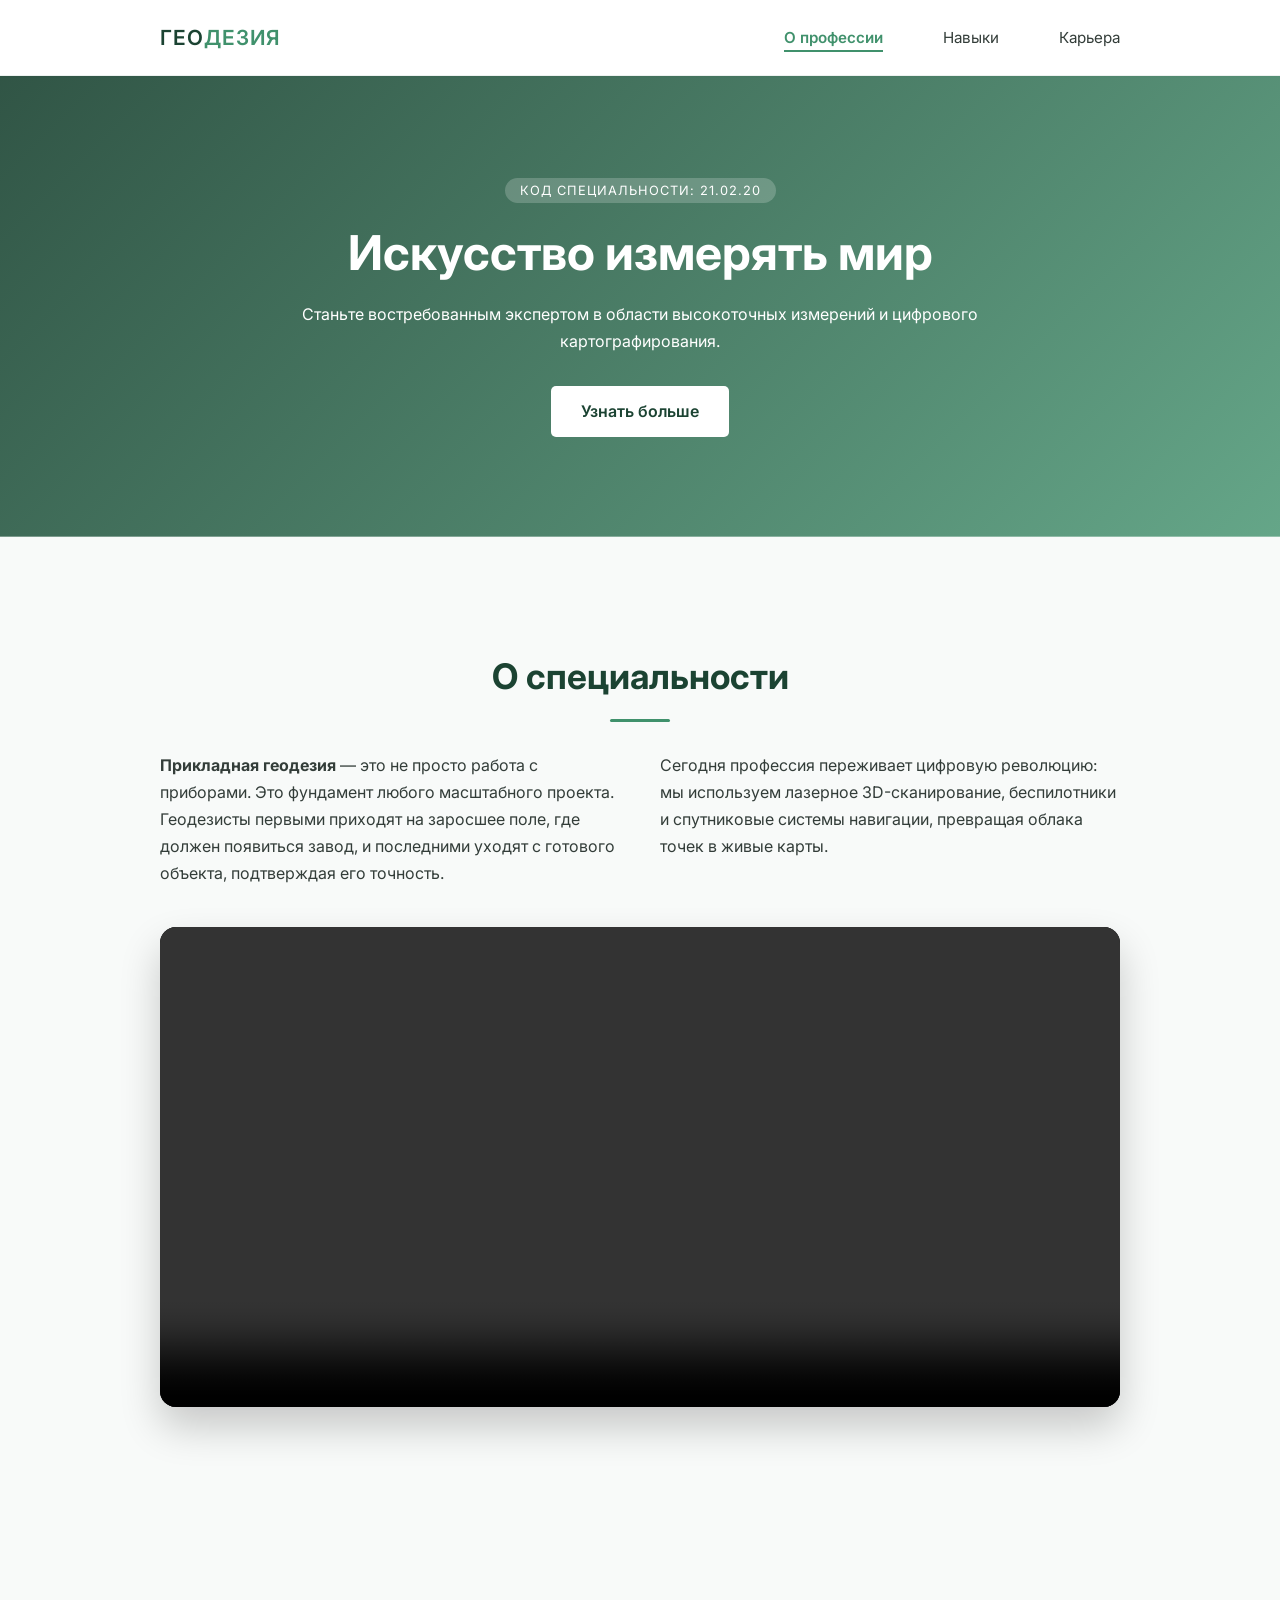
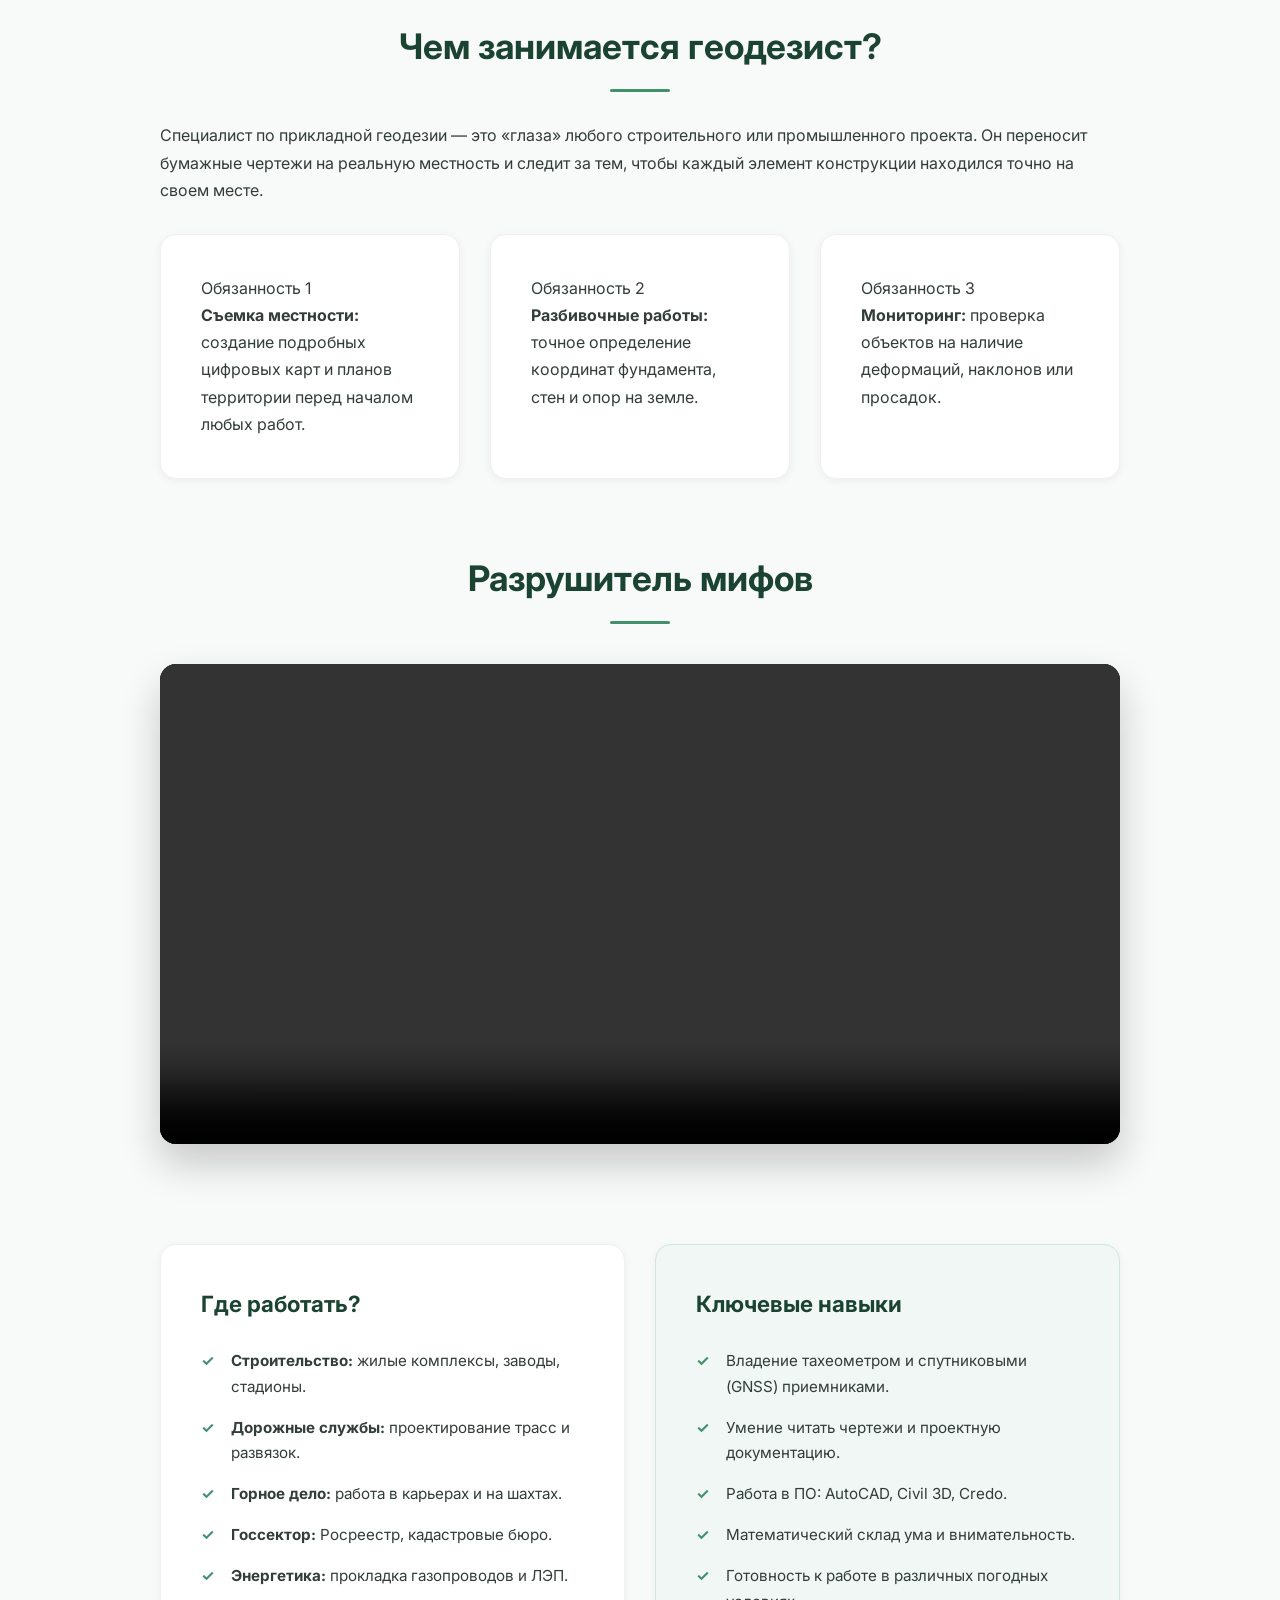
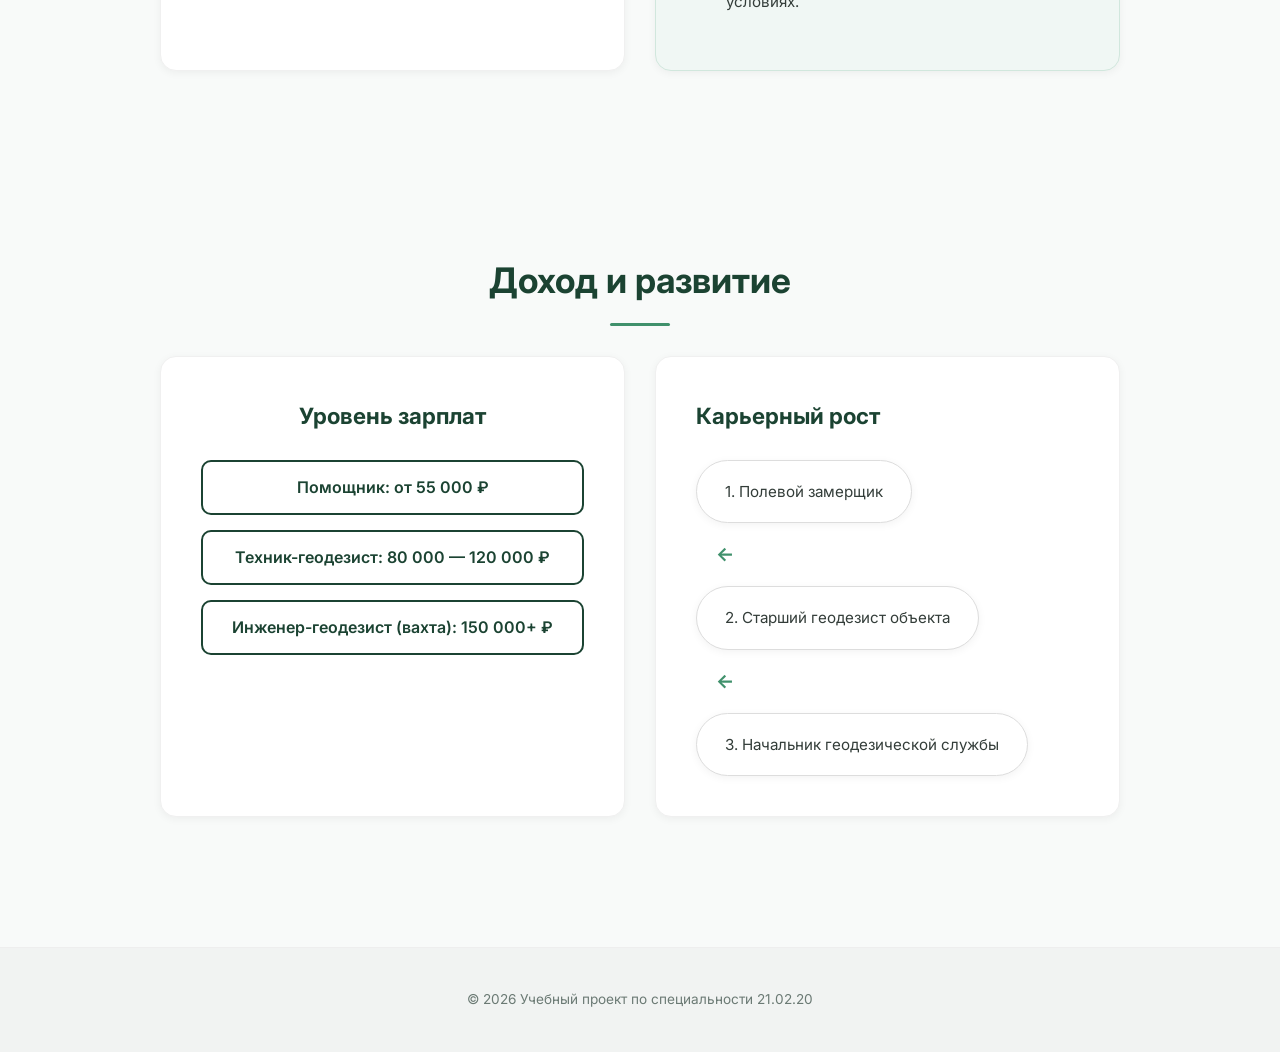
==== index.html @ eb31e474 "Add files via upload" ====
<!DOCTYPE html>
<html lang="ru">
<head>
    <meta charset="UTF-8">
    <meta name="viewport" content="width=device-width, initial-scale=1.0">
    <title>Прикладная геодезия | Профессия будущего</title>
    <link rel="stylesheet" href="style.css">
    <link href="https://fonts.googleapis.com/css2?family=Inter:wght@300;400;600&display=swap" rel="stylesheet">
    <style>
        /* Стили для развернутых видео-блоков */
        .video-container {
            margin: 40px auto;
            width: 100%;
            max-width: 1100px; /* Делает видео широкоформатным и заметным */
            border-radius: 16px;
            overflow: hidden;
            box-shadow: 0 20px 40px rgba(0,0,0,0.2);
            background-color: #000;
            line-height: 0; /* Убирает лишние зазоры снизу */
        }

        video {
            width: 100%;
            height: auto;
            display: block;
            outline: none;
        }

        .section-title {
            text-align: center;
            margin-top: 50px;
            margin-bottom: 30px;
        }

        .info-block {
            margin-bottom: 40px;
        }

        /* Адаптивность для мобильных устройств */
        @media (max-width: 768px) {
            .video-container {
                margin: 20px auto;
                border-radius: 8px;
            }
        }
    </style>
</head>
<body>
    <header>
        <nav class="container">
            <div class="logo">ГЕО<span>ДЕЗИЯ</span></div>
            <ul>
                <li><a href="index.html" class="active">О профессии</a></li>
                <li><a href="skills.html">Навыки</a></li>
                <li><a href="career.html">Карьера</a></li>
            </ul>
        </nav>
    </header>

    <section class="hero">
        <div class="hero-content">
            <span class="badge">Код специальности: 21.02.20</span>
            <h1>Искусство измерять мир</h1>
            <p>Станьте востребованным экспертом в области высокоточных измерений и цифрового картографирования.</p>
            <a href="#about" class="btn-primary">Узнать больше</a>
        </div>
    </section>

    <main class="container" id="about">
        <section class="section">
            <h2 class="section-title">О специальности</h2>
            
            <div class="grid-text">
                <div class="text-block">
                    <p><b>Прикладная геодезия</b> — это не просто работа с приборами. Это фундамент любого масштабного проекта. Геодезисты первыми приходят на заросшее поле, где должен появиться завод, и последними уходят с готового объекта, подтверждая его точность.</p>
                </div>
                <div class="text-block">
                    <p>Сегодня профессия переживает цифровую революцию: мы используем лазерное 3D-сканирование, беспилотники и спутниковые системы навигации, превращая облака точек в живые карты.</p>
                </div>
            </div>

            <div class="video-container">
                <video controls preload="metadata">
                    <source src="V2.mp4" type="video/mp4">
                    Ваш браузер не поддерживает видео.
                </video>
            </div>
        </section>

        <section class="section">
            <h2 class="section-title">Чем занимается геодезист?</h2>
            <div class="info-block">
                <p>Специалист по прикладной геодезии — это «глаза» любого строительного или промышленного проекта. Он переносит бумажные чертежи на реальную местность и следит за тем, чтобы каждый элемент конструкции находился точно на своем месте.</p>
                
                <div class="career-grid" style="margin-top: 30px;">
                    <div class="career-item">
                        <span class="number">Обязанность 1</span>
                        <p><b>Съемка местности:</b> создание подробных цифровых карт и планов территории перед началом любых работ.</p>
                    </div>
                    <div class="career-item">
                        <span class="number">Обязанность 2</span>
                        <p><b>Разбивочные работы:</b> точное определение координат фундамента, стен и опор на земле.</p>
                    </div>
                    <div class="career-item">
                        <span class="number">Обязанность 3</span>
                        <p><b>Мониторинг:</b> проверка объектов на наличие деформаций, наклонов или просадок.</p>
                    </div>
                </div>

                <h2 class="section-title" style="margin-top: 60px;">Разрушитель мифов</h2>
                
                <div class="video-container">
                    <video controls preload="metadata">
                        <source src="V1.mp4" type="video/mp4">
                        Ваш браузер не поддерживает видео.
                    </video>
                </div>
            </div>
        </section>

        <section class="section" style="padding-top: 0;">
            <div class="career-grid">
                <div class="career-item">
                    <h3>Где работать?</h3>
                    <ul class="styled-list">
                        <li><b>Строительство:</b> жилые комплексы, заводы, стадионы.</li>
                        <li><b>Дорожные службы:</b> проектирование трасс и развязок.</li>
                        <li><b>Горное дело:</b> работа в карьерах и на шахтах.</li>
                        <li><b>Госсектор:</b> Росреестр, кадастровые бюро.</li>
                        <li><b>Энергетика:</b> прокладка газопроводов и ЛЭП.</li>
                    </ul>
                </div>

                <div class="career-item highlight">
                    <h3>Ключевые навыки</h3>
                    <ul class="styled-list">
                        <li>Владение тахеометром и спутниковыми (GNSS) приемниками.</li>
                        <li>Умение читать чертежи и проектную документацию.</li>
                        <li>Работа в ПО: AutoCAD, Civil 3D, Credo.</li>
                        <li>Математический склад ума и внимательность.</li>
                        <li>Готовность к работе в различных погодных условиях.</li>
                    </ul>
                </div>
            </div>
        </section>

        <section class="section" style="padding-top: 0;">
            <h2 class="section-title">Доход и развитие</h2>
            <div class="career-grid">
                <div class="career-item" style="text-align: center;">
                    <h3>Уровень зарплат</h3>
                    <div class="salary-badge">Помощник: от 55 000 ₽</div>
                    <div class="salary-badge">Техник-геодезист: 80 000 — 120 000 ₽</div>
                    <div class="salary-badge">Инженер-геодезист (вахта): 150 000+ ₽</div>
                </div>
                
                <div class="career-item">
                    <h3>Карьерный рост</h3>
                    <div class="growth-path" style="margin-top: 0;">
                        <div class="steps" style="flex-direction: column; align-items: flex-start;">
                            <div class="step">1. Полевой замерщик</div>
                            <div class="arrow" style="transform: rotate(90deg); margin-left: 20px;">↓</div>
                            <div class="step">2. Старший геодезист объекта</div>
                            <div class="arrow" style="transform: rotate(90deg); margin-left: 20px;">↓</div>
                            <div class="step">3. Начальник геодезической службы</div>
                        </div>
                    </div>
                </div>
            </div>
        </section>
    </main>

    <footer>
        <div class="container">
            <p>&copy; 2026 Учебный проект по специальности 21.02.20</p>
        </div>
    </footer>
</body>
</html>
---- style.css ----
/* Общие стили */
:root {
    --primary: #1b4332; /* Темно-хвойный */
    --accent: #40916c;  /* Оливковый */
    --light: #f8faf9;   /* Фон */
    --text: #2d3436;
    --white: #ffffff;
}

* {
    box-sizing: border-box;
    margin: 0;
    padding: 0;
}

body {
    font-family: 'Inter', sans-serif;
    background-color: var(--light);
    color: var(--text);
    line-height: 1.6;
}

.container {
    max-width: 1000px;
    margin: 0 auto;
    padding: 0 20px;
}

/* Навигация */
header {
    background-color: var(--white);
    padding: 20px 0;
    border-bottom: 1px solid #eee;
    position: sticky;
    top: 0;
    z-index: 100;
}

nav {
    display: flex;
    justify-content: space-between;
    align-items: center;
}

.logo {
    font-weight: 600;
    font-size: 1.4rem;
    color: var(--primary);
}

.logo span { color: var(--accent); }

nav ul {
    display: flex;
    list-style: none;
}

nav ul li { margin-left: 30px; }

nav a {
    text-decoration: none;
    color: var(--text);
    font-size: 0.95rem;
    font-weight: 400;
    transition: 0.3s;
}

nav a:hover, nav a.active {
    color: var(--accent);
}

/* Hero блок */
.hero {
    background: linear-gradient(135deg, rgba(27, 67, 50, 0.9), rgba(64, 145, 108, 0.8)), 
                url('https://images.unsplash.com/photo-1504307651254-35680f356dfd?auto=format&fit=crop&q=80&w=1200');
    background-size: cover;
    background-position: center;
    padding: 100px 20px;
    color: var(--white);
    text-align: center;
}

.hero-content { max-width: 700px; margin: 0 auto; }

.badge {
    background: rgba(255, 255, 255, 0.2);
    padding: 5px 15px;
    border-radius: 20px;
    font-size: 0.8rem;
    text-transform: uppercase;
    letter-spacing: 1px;
}

.hero h1 {
    font-size: 3rem;
    margin: 20px 0;
    line-height: 1.2;
}

.btn-primary {
    display: inline-block;
    background: var(--white);
    color: var(--primary);
    padding: 12px 30px;
    border-radius: 5px;
    text-decoration: none;
    font-weight: 600;
    margin-top: 30px;
    transition: 0.3s;
}

.btn-primary:hover {
    background: var(--accent);
    color: var(--white);
}

/* Секции */
.section { padding: 80px 0; }

.section-title {
    text-align: center;
    font-size: 2rem;
    margin-bottom: 50px;
    color: var(--primary);
}

.grid-text {
    display: grid;
    grid-template-columns: 1fr 1fr;
    gap: 40px;
}

/* Карточки навыков */
.skills-grid {
    display: grid;
    grid-template-columns: repeat(auto-fit, minmax(280px, 1fr));
    gap: 20px;
}

.skill-card {
    background: var(--white);
    padding: 40px;
    border-radius: 12px;
    border: 1px solid #eee;
    transition: transform 0.3s;
}

.skill-card:hover {
    transform: translateY(-5px);
    box-shadow: 0 10px 20px rgba(0,0,0,0.05);
}

.skill-icon {
    font-size: 2.5rem;
    margin-bottom: 20px;
}

/* Футер */
footer {
    background: #f1f3f2;
    padding: 40px 0;
    text-align: center;
    font-size: 0.9rem;
    color: #7f8c8d;
}

/* Адаптивность */
@media (max-width: 768px) {
    .grid-text { grid-template-columns: 1fr; }
    .hero h1 { font-size: 2rem; }
    nav ul { display: none; } /* Для простоты на мобилках спрячем меню */
}

/* --- 1. Основные настройки и переменные --- */
/* Используем современные CSS-переменные для легкой смены цветов */
:root {
    --primary-color: #1b4332;   /* Темно-хвойный, для заголовков и лого */
    --accent-color: #40916c;    /* Более яркий зеленый, для акцентов и ссылок */
    --accent-hover: #52b788;    /* Цвет при наведении */
    --bg-color: #f8faf9;        /* Очень светлый серый фон всей страницы */
    --card-bg: #ffffff;         /* Белый фон для блоков */
    --text-main: #333d39;       /* Основной цвет текста (не чисто черный) */
    --text-muted: #6b7a74;      /* Приглушенный текст для футера */
    --shadow-sm: 0 2px 8px rgba(0, 0, 0, 0.05); /* Легкая тень для блоков */
    --shadow-md: 0 8px 20px rgba(0, 0, 0, 0.08); /* Тень при наведении */
    --transition: 0.3s ease;    /* Плавность анимаций */
}

/* Сброс стандартных отступов браузера */
* {
    box-sizing: border-box;
    margin: 0;
    padding: 0;
}

body {
    font-family: 'Inter', sans-serif; /* Подключаем шрифт Inter */
    background-color: var(--bg-color);
    color: var(--text-main);
    line-height: 1.7; /* Увеличенное межстрочное расстояние для читаемости */
    -webkit-font-smoothing: antialiased; /* Улучшение рендеринга шрифтов */
}

/* Ограничитель ширины контента */
.container {
    max-width: 1000px;
    margin: 0 auto;
    padding: 0 20px;
}

/* --- 2. Шапка сайта (Header) --- */
header {
    background-color: var(--card-bg);
    padding: 20px 0;
    border-bottom: 1px solid #edf2f0; /* Тонкая линия снизу */
    position: sticky; /* Шапка прилипает к верху при скролле */
    top: 0;
    z-index: 100;
    box-shadow: 0 1px 3px rgba(0,0,0,0.02);
}

nav {
    display: flex;
    justify-content: space-between; /* Лого слева, меню справа */
    align-items: center;
}

.logo {
    font-weight: 600;
    font-size: 1.3rem;
    color: var(--primary-color);
    letter-spacing: 1px; /* Чуть увеличим расстояние между буквами */
    text-transform: uppercase;
}

.logo span {
    color: var(--accent-color); /* Выделяем часть лого другим цветом */
}

nav ul {
    display: flex;
    list-style: none;
    gap: 30px; /* Отступ между пунктами меню */
}

nav a {
    text-decoration: none;
    color: var(--text-main);
    font-size: 0.95rem;
    font-weight: 400;
    transition: var(--transition);
    padding: 5px 0;
    position: relative;
}

/* Эффект линии при наведении */
nav a::after {
    content: '';
    position: absolute;
    width: 0;
    height: 2px;
    bottom: 0;
    left: 0;
    background-color: var(--accent-color);
    transition: var(--transition);
}

nav a:hover {
    color: var(--accent-color);
}

nav a:hover::after,
nav a.active::after {
    width: 100%;
}

/* Скорректируем стили для активной ссылки (она уже есть в HTML) */
nav a.active {
    color: var(--accent-color);
    font-weight: 600;
}

/* --- 3. Основной контент (.main) --- */
main {
    padding-top: 40px; /* Отступ от шапки */
}

.section {
    padding: 60px 0; /* Внутренние отступы секции */
}

.section-title {
    font-size: 2.2rem;
    color: var(--primary-color);
    margin-bottom: 50px;
    text-align: center;
    position: relative;
    padding-bottom: 15px;
}

/* Декоративная линия под заголовком */
.section-title::after {
    content: '';
    position: absolute;
    bottom: 0;
    left: 50%;
    transform: translateX(-50%);
    width: 60px;
    height: 3px;
    background-color: var(--accent-color);
    border-radius: 2px;
}

/* Сетка для блоков карьеры */
.career-grid {
    display: grid;
    grid-template-columns: repeat(auto-fit, minmax(300px, 1fr)); /* Адаптивность: блоки перестроятся в колонку на мобильных */
    gap: 30px;
    margin-bottom: 70px;
}

/* Стили карточек */
.career-item {
    background-color: var(--card-bg);
    padding: 40px;
    border-radius: 16px;
    border: 1px solid #f0f0f0;
    box-shadow: var(--shadow-sm);
    transition: var(--transition);
}

.career-item:hover {
    box-shadow: var(--shadow-md); /* Увеличиваем тень при наведении */
    transform: translateY(-3px); /* Чуть приподнимаем карточку */
}

.career-item h3 {
    font-size: 1.4rem;
    color: var(--primary-color);
    margin-bottom: 25px;
}

/* Оформление списка */
.styled-list {
    list-style: none;
}

.styled-list li {
    margin-bottom: 15px;
    padding-left: 30px;
    position: relative;
    font-size: 0.95rem;
}

/* Кастомные маркеры списка в виде галочек */
.styled-list li::before {
    content: '✓'; /* Символ галочки */
    position: absolute;
    left: 0;
    color: var(--accent-color);
    font-weight: bold;
}

/* Выделенный блок (Уровень дохода) */
.career-item.highlight {
    background-color: #f0f7f4; /* Очень легкий зеленый тон фона */
    border: 1px solid #d1e7dd;
}

.salary-desc {
    margin-bottom: 25px;
    font-size: 0.95rem;
    color: #555;
}

/* Стили "плашек" с зарплатой */
.salary-badge {
    background-color: var(--primary-color);
    color: var(--white);
    background-color: var(--white); /* Белый фон */
    color: var(--primary-color); /* Темный текст */
    border: 2px solid var(--primary-color); /* Темная рамка */
    padding: 12px 20px;
    border-radius: 10px;
    font-weight: 600;
    font-size: 1rem;
    margin-top: 15px;
    display: flex; /* Для выравнивания, если добавим иконки */
    justify-content: center;
}

/* --- 4. Блок "Путь развития" --- */
.growth-path {
    margin-top: 80px;
    text-align: center;
}

.growth-path h3 {
    font-size: 1.6rem;
    color: var(--primary-color);
    margin-bottom: 40px;
}

/* Сетка этапов */
.steps {
    display: flex;
    justify-content: center;
    align-items: center;
    gap: 15px;
    flex-wrap: wrap; /* Чтобы этапы переносились на мобильных */
}

/* Стили отдельного этапа */
.step {
    padding: 18px 28px;
    background-color: var(--card-bg);
    border: 1px solid #ddd;
    border-radius: 50px; /* Скруглённые края (таблетка) */
    font-size: 0.95rem;
    font-weight: 400;
    box-shadow: var(--shadow-sm);
    transition: var(--transition);
}

.step:hover {
    border-color: var(--accent-color);
    color: var(--accent-color);
}

/* Стили стрелочки */
.arrow {
    color: var(--accent-color);
    font-size: 1.2rem;
    font-weight: bold;
    user-select: none; /* Чтобы нельзя было выделить текст стрелки */
}

/* --- 5. Подвал (Footer) --- */
footer {
    padding: 40px 0;
    text-align: center;
    border-top: 1px solid #eee;
    margin-top: auto; /* Чтобы футер всегда был внизу, если контента мало */
}

footer p {
    font-size: 0.85rem;
    color: var(--text-muted);
}

/* --- 6. Адаптивность для мобильных телефонов --- */
@media (max-width: 768px) {
    .section-title { font-size: 1.8rem; }
    
    /* Убираем стрелки на мобильных и выстраиваем этапы в колонку */
    .steps { flex-direction: column; gap: 10px; }
    .arrow { display: none; } /* Прячем горизонтальные стрелочки */
    
    /* Увеличиваем отступы в карточках */
    .career-item { padding: 30px; }
    
    /* Уменьшаем отступ для секции */
    .section { padding: 40px 0; }
}
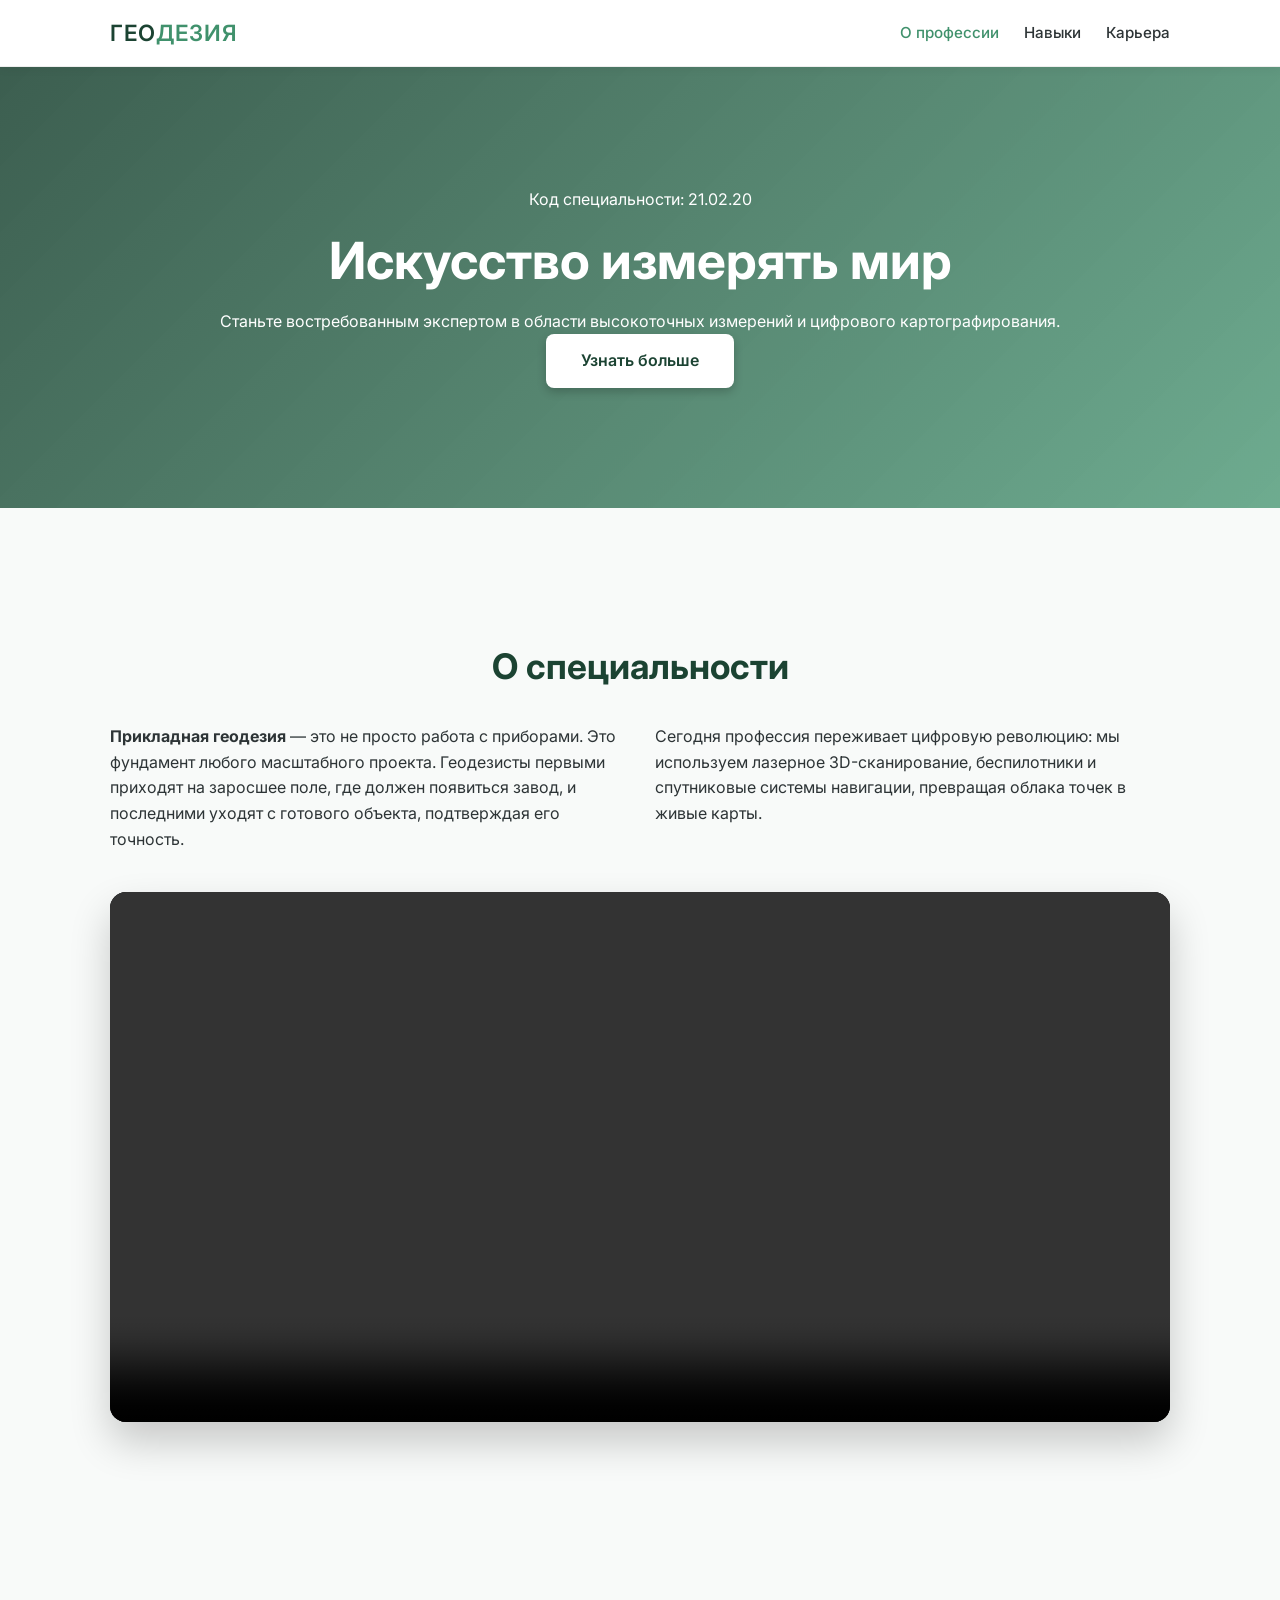
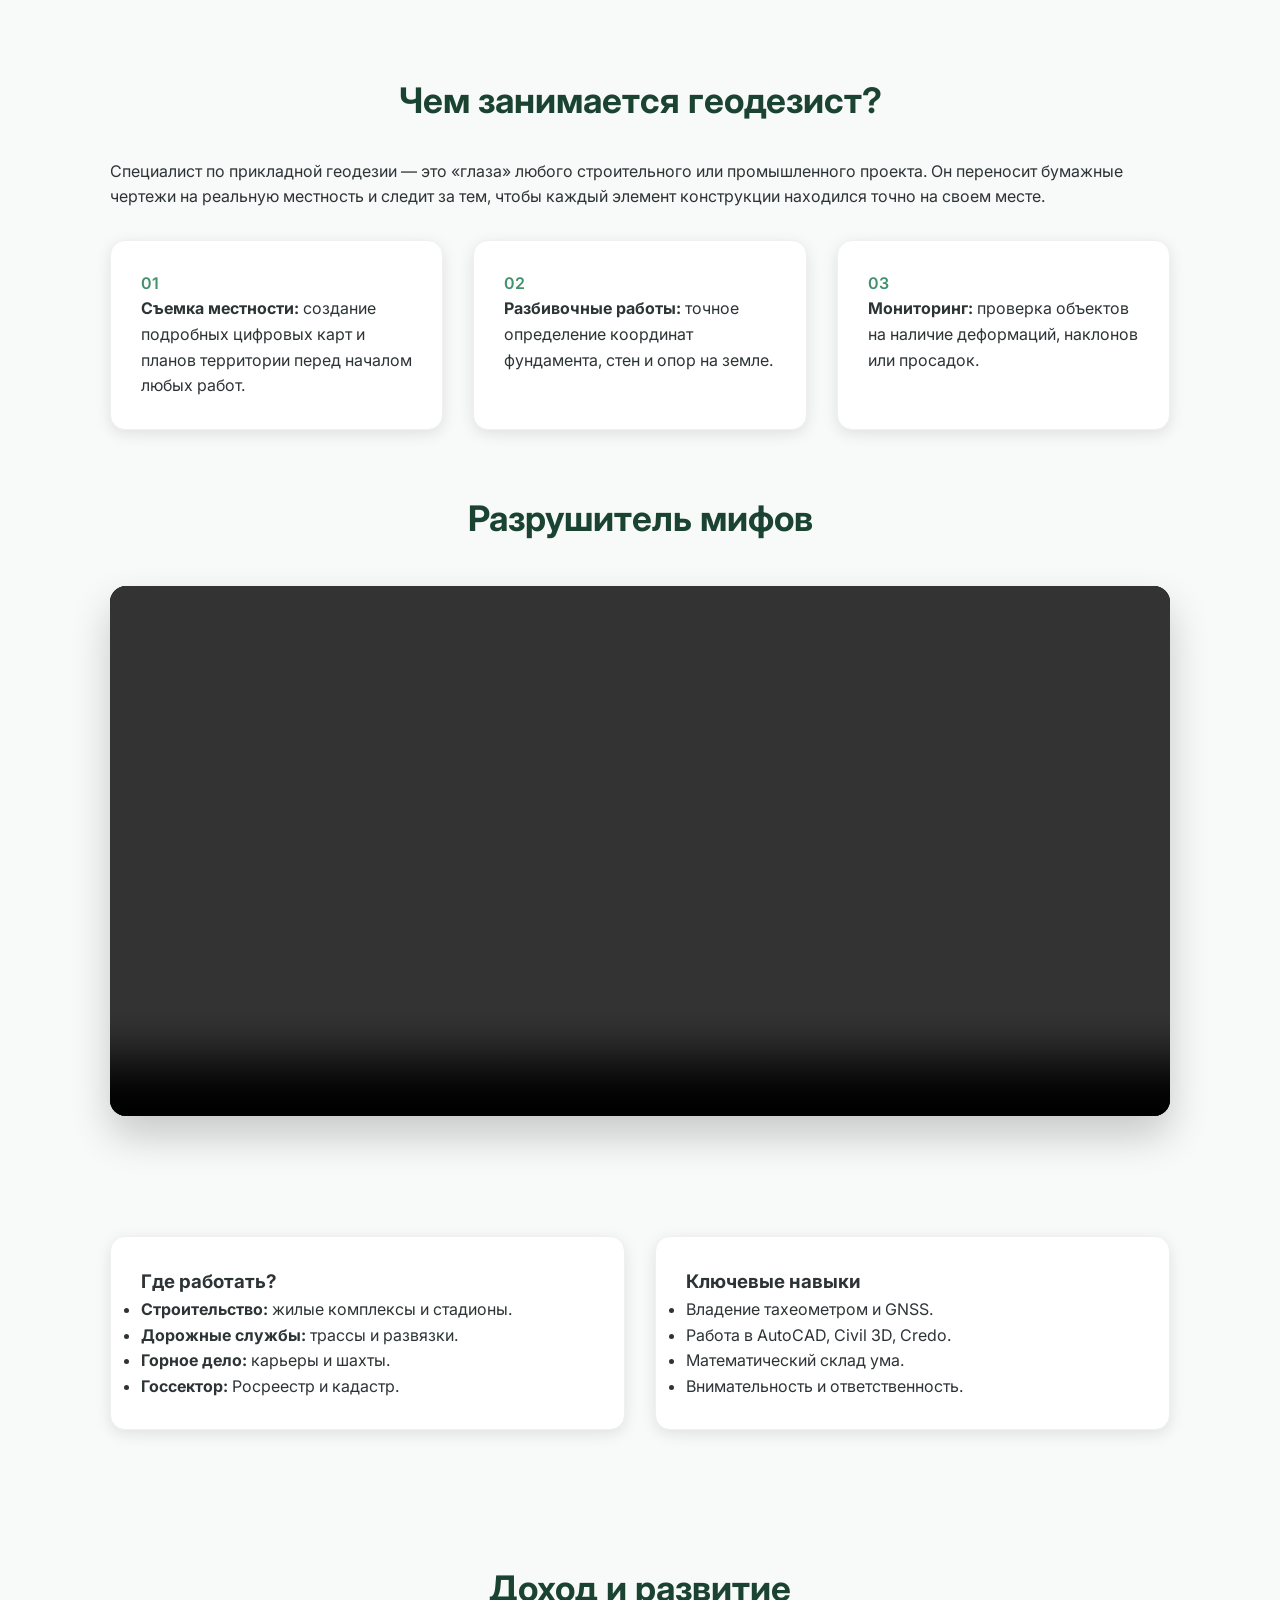
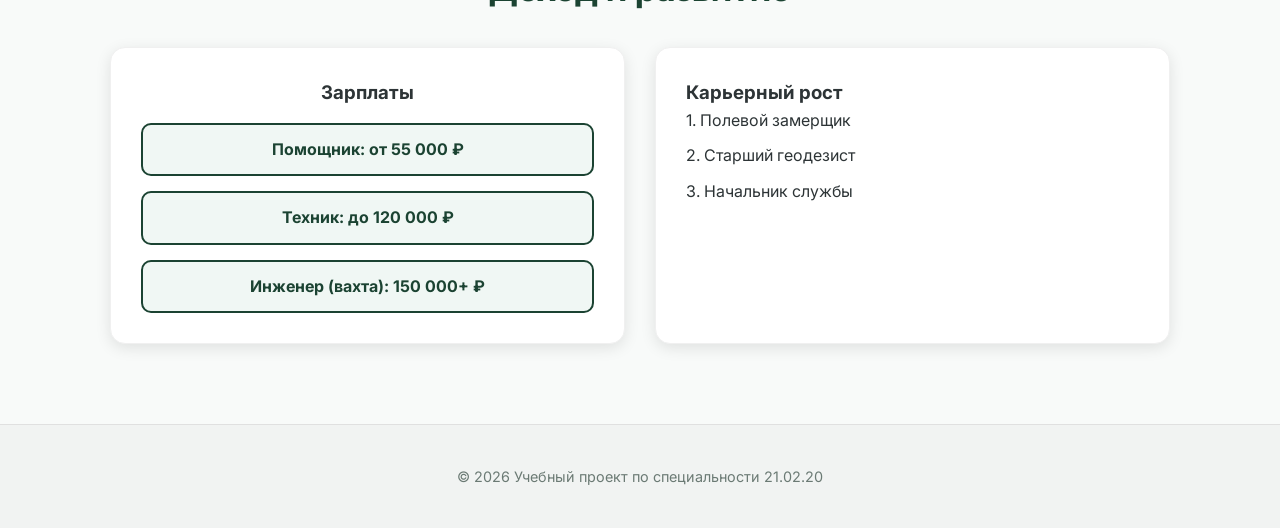
==== commit 7cfebdcc: "Add files via upload" ====
--- a/index.html
+++ b/index.html
@@ -7,16 +7,16 @@
     <link rel="stylesheet" href="style.css">
     <link href="https://fonts.googleapis.com/css2?family=Inter:wght@300;400;600&display=swap" rel="stylesheet">
     <style>
-        /* Стили для развернутых видео-блоков */
+        /* Локальные стили для видео и специфических отступов */
         .video-container {
             margin: 40px auto;
             width: 100%;
-            max-width: 1100px; /* Делает видео широкоформатным и заметным */
+            max-width: 1100px;
             border-radius: 16px;
             overflow: hidden;
             box-shadow: 0 20px 40px rgba(0,0,0,0.2);
             background-color: #000;
-            line-height: 0; /* Убирает лишние зазоры снизу */
+            line-height: 0;
         }
 
         video {
@@ -41,6 +41,15 @@
             .video-container {
                 margin: 20px auto;
                 border-radius: 8px;
+            }
+            /* На мобильных перестраиваем шаги в колонку */
+            .steps {
+                flex-direction: column !important;
+                align-items: center !important;
+            }
+            .arrow {
+                transform: rotate(90deg);
+                margin: 10px 0;
             }
         }
     </style>
@@ -94,15 +103,15 @@
                 
                 <div class="career-grid" style="margin-top: 30px;">
                     <div class="career-item">
-                        <span class="number">Обязанность 1</span>
+                        <span class="number" style="color: var(--accent); font-weight: 600;">01</span>
                         <p><b>Съемка местности:</b> создание подробных цифровых карт и планов территории перед началом любых работ.</p>
                     </div>
                     <div class="career-item">
-                        <span class="number">Обязанность 2</span>
+                        <span class="number" style="color: var(--accent); font-weight: 600;">02</span>
                         <p><b>Разбивочные работы:</b> точное определение координат фундамента, стен и опор на земле.</p>
                     </div>
                     <div class="career-item">
-                        <span class="number">Обязанность 3</span>
+                        <span class="number" style="color: var(--accent); font-weight: 600;">03</span>
                         <p><b>Мониторинг:</b> проверка объектов на наличие деформаций, наклонов или просадок.</p>
                     </div>
                 </div>
@@ -123,22 +132,20 @@
                 <div class="career-item">
                     <h3>Где работать?</h3>
                     <ul class="styled-list">
-                        <li><b>Строительство:</b> жилые комплексы, заводы, стадионы.</li>
-                        <li><b>Дорожные службы:</b> проектирование трасс и развязок.</li>
-                        <li><b>Горное дело:</b> работа в карьерах и на шахтах.</li>
-                        <li><b>Госсектор:</b> Росреестр, кадастровые бюро.</li>
-                        <li><b>Энергетика:</b> прокладка газопроводов и ЛЭП.</li>
+                        <li><b>Строительство:</b> жилые комплексы и стадионы.</li>
+                        <li><b>Дорожные службы:</b> трассы и развязки.</li>
+                        <li><b>Горное дело:</b> карьеры и шахты.</li>
+                        <li><b>Госсектор:</b> Росреестр и кадастр.</li>
                     </ul>
                 </div>
 
                 <div class="career-item highlight">
                     <h3>Ключевые навыки</h3>
                     <ul class="styled-list">
-                        <li>Владение тахеометром и спутниковыми (GNSS) приемниками.</li>
-                        <li>Умение читать чертежи и проектную документацию.</li>
-                        <li>Работа в ПО: AutoCAD, Civil 3D, Credo.</li>
-                        <li>Математический склад ума и внимательность.</li>
-                        <li>Готовность к работе в различных погодных условиях.</li>
+                        <li>Владение тахеометром и GNSS.</li>
+                        <li>Работа в AutoCAD, Civil 3D, Credo.</li>
+                        <li>Математический склад ума.</li>
+                        <li>Внимательность и ответственность.</li>
                     </ul>
                 </div>
             </div>
@@ -148,21 +155,19 @@
             <h2 class="section-title">Доход и развитие</h2>
             <div class="career-grid">
                 <div class="career-item" style="text-align: center;">
-                    <h3>Уровень зарплат</h3>
+                    <h3>Зарплаты</h3>
                     <div class="salary-badge">Помощник: от 55 000 ₽</div>
-                    <div class="salary-badge">Техник-геодезист: 80 000 — 120 000 ₽</div>
-                    <div class="salary-badge">Инженер-геодезист (вахта): 150 000+ ₽</div>
+                    <div class="salary-badge">Техник: до 120 000 ₽</div>
+                    <div class="salary-badge">Инженер (вахта): 150 000+ ₽</div>
                 </div>
                 
                 <div class="career-item">
                     <h3>Карьерный рост</h3>
                     <div class="growth-path" style="margin-top: 0;">
-                        <div class="steps" style="flex-direction: column; align-items: flex-start;">
+                        <div class="steps" style="display: flex; flex-direction: column; align-items: flex-start; gap: 10px;">
                             <div class="step">1. Полевой замерщик</div>
-                            <div class="arrow" style="transform: rotate(90deg); margin-left: 20px;">↓</div>
-                            <div class="step">2. Старший геодезист объекта</div>
-                            <div class="arrow" style="transform: rotate(90deg); margin-left: 20px;">↓</div>
-                            <div class="step">3. Начальник геодезической службы</div>
+                            <div class="step">2. Старший геодезист</div>
+                            <div class="step">3. Начальник службы</div>
                         </div>
                     </div>
                 </div>
--- a/style.css
+++ b/style.css
@@ -1,10 +1,14 @@
-/* Общие стили */
+/* --- 1. ПЕРЕМЕННЫЕ И ОБЩИЕ СТИЛИ --- */
 :root {
-    --primary: #1b4332; /* Темно-хвойный */
-    --accent: #40916c;  /* Оливковый */
-    --light: #f8faf9;   /* Фон */
-    --text: #2d3436;
+    --primary: #1b4332;      /* Темно-хвойный */
+    --accent: #40916c;       /* Оливковый */
+    --accent-hover: #52b788; /* Светло-зеленый */
+    --light-bg: #f8faf9;     /* Фон страницы */
     --white: #ffffff;
+    --text-main: #2d3436;
+    --text-muted: #6b7a74;
+    --shadow: 0 4px 15px rgba(0, 0, 0, 0.1);
+    --transition: 0.3s ease;
 }
 
 * {
@@ -15,25 +19,27 @@
 
 body {
     font-family: 'Inter', sans-serif;
-    background-color: var(--light);
-    color: var(--text);
+    background-color: var(--light-bg);
+    color: var(--text-main);
     line-height: 1.6;
+    overflow-x: hidden; /* Защита от горизонтального скролла */
 }
 
 .container {
-    max-width: 1000px;
+    max-width: 1100px;
     margin: 0 auto;
     padding: 0 20px;
 }
 
-/* Навигация */
+/* --- 2. НАВИГАЦИЯ --- */
 header {
     background-color: var(--white);
-    padding: 20px 0;
+    padding: 15px 0;
     border-bottom: 1px solid #eee;
     position: sticky;
     top: 0;
-    z-index: 100;
+    z-index: 1000;
+    box-shadow: 0 2px 10px rgba(0,0,0,0.05);
 }
 
 nav {
@@ -46,6 +52,8 @@
     font-weight: 600;
     font-size: 1.4rem;
     color: var(--primary);
+    text-transform: uppercase;
+    letter-spacing: 1px;
 }
 
 .logo span { color: var(--accent); }
@@ -53,412 +61,182 @@
 nav ul {
     display: flex;
     list-style: none;
-}
-
-nav ul li { margin-left: 30px; }
-
-nav a {
-    text-decoration: none;
-    color: var(--text);
-    font-size: 0.95rem;
-    font-weight: 400;
-    transition: 0.3s;
-}
-
-nav a:hover, nav a.active {
-    color: var(--accent);
-}
-
-/* Hero блок */
-.hero {
-    background: linear-gradient(135deg, rgba(27, 67, 50, 0.9), rgba(64, 145, 108, 0.8)), 
-                url('https://images.unsplash.com/photo-1504307651254-35680f356dfd?auto=format&fit=crop&q=80&w=1200');
-    background-size: cover;
-    background-position: center;
-    padding: 100px 20px;
-    color: var(--white);
-    text-align: center;
-}
-
-.hero-content { max-width: 700px; margin: 0 auto; }
-
-.badge {
-    background: rgba(255, 255, 255, 0.2);
-    padding: 5px 15px;
-    border-radius: 20px;
-    font-size: 0.8rem;
-    text-transform: uppercase;
-    letter-spacing: 1px;
-}
-
-.hero h1 {
-    font-size: 3rem;
-    margin: 20px 0;
-    line-height: 1.2;
-}
-
-.btn-primary {
-    display: inline-block;
-    background: var(--white);
-    color: var(--primary);
-    padding: 12px 30px;
-    border-radius: 5px;
-    text-decoration: none;
-    font-weight: 600;
-    margin-top: 30px;
-    transition: 0.3s;
-}
-
-.btn-primary:hover {
-    background: var(--accent);
-    color: var(--white);
-}
-
-/* Секции */
-.section { padding: 80px 0; }
-
-.section-title {
-    text-align: center;
-    font-size: 2rem;
-    margin-bottom: 50px;
-    color: var(--primary);
-}
-
-.grid-text {
-    display: grid;
-    grid-template-columns: 1fr 1fr;
-    gap: 40px;
-}
-
-/* Карточки навыков */
-.skills-grid {
-    display: grid;
-    grid-template-columns: repeat(auto-fit, minmax(280px, 1fr));
-    gap: 20px;
-}
-
-.skill-card {
-    background: var(--white);
-    padding: 40px;
-    border-radius: 12px;
-    border: 1px solid #eee;
-    transition: transform 0.3s;
-}
-
-.skill-card:hover {
-    transform: translateY(-5px);
-    box-shadow: 0 10px 20px rgba(0,0,0,0.05);
-}
-
-.skill-icon {
-    font-size: 2.5rem;
-    margin-bottom: 20px;
-}
-
-/* Футер */
-footer {
-    background: #f1f3f2;
-    padding: 40px 0;
-    text-align: center;
-    font-size: 0.9rem;
-    color: #7f8c8d;
-}
-
-/* Адаптивность */
-@media (max-width: 768px) {
-    .grid-text { grid-template-columns: 1fr; }
-    .hero h1 { font-size: 2rem; }
-    nav ul { display: none; } /* Для простоты на мобилках спрячем меню */
-}
-
-/* --- 1. Основные настройки и переменные --- */
-/* Используем современные CSS-переменные для легкой смены цветов */
-:root {
-    --primary-color: #1b4332;   /* Темно-хвойный, для заголовков и лого */
-    --accent-color: #40916c;    /* Более яркий зеленый, для акцентов и ссылок */
-    --accent-hover: #52b788;    /* Цвет при наведении */
-    --bg-color: #f8faf9;        /* Очень светлый серый фон всей страницы */
-    --card-bg: #ffffff;         /* Белый фон для блоков */
-    --text-main: #333d39;       /* Основной цвет текста (не чисто черный) */
-    --text-muted: #6b7a74;      /* Приглушенный текст для футера */
-    --shadow-sm: 0 2px 8px rgba(0, 0, 0, 0.05); /* Легкая тень для блоков */
-    --shadow-md: 0 8px 20px rgba(0, 0, 0, 0.08); /* Тень при наведении */
-    --transition: 0.3s ease;    /* Плавность анимаций */
-}
-
-/* Сброс стандартных отступов браузера */
-* {
-    box-sizing: border-box;
-    margin: 0;
-    padding: 0;
-}
-
-body {
-    font-family: 'Inter', sans-serif; /* Подключаем шрифт Inter */
-    background-color: var(--bg-color);
-    color: var(--text-main);
-    line-height: 1.7; /* Увеличенное межстрочное расстояние для читаемости */
-    -webkit-font-smoothing: antialiased; /* Улучшение рендеринга шрифтов */
-}
-
-/* Ограничитель ширины контента */
-.container {
-    max-width: 1000px;
-    margin: 0 auto;
-    padding: 0 20px;
-}
-
-/* --- 2. Шапка сайта (Header) --- */
-header {
-    background-color: var(--card-bg);
-    padding: 20px 0;
-    border-bottom: 1px solid #edf2f0; /* Тонкая линия снизу */
-    position: sticky; /* Шапка прилипает к верху при скролле */
-    top: 0;
-    z-index: 100;
-    box-shadow: 0 1px 3px rgba(0,0,0,0.02);
-}
-
-nav {
-    display: flex;
-    justify-content: space-between; /* Лого слева, меню справа */
-    align-items: center;
-}
-
-.logo {
-    font-weight: 600;
-    font-size: 1.3rem;
-    color: var(--primary-color);
-    letter-spacing: 1px; /* Чуть увеличим расстояние между буквами */
-    text-transform: uppercase;
-}
-
-.logo span {
-    color: var(--accent-color); /* Выделяем часть лого другим цветом */
-}
-
-nav ul {
-    display: flex;
-    list-style: none;
-    gap: 30px; /* Отступ между пунктами меню */
+    gap: 25px;
 }
 
 nav a {
     text-decoration: none;
     color: var(--text-main);
     font-size: 0.95rem;
-    font-weight: 400;
+    font-weight: 500;
     transition: var(--transition);
-    padding: 5px 0;
+}
+
+nav a:hover, nav a.active {
+    color: var(--accent);
+}
+
+/* --- 3. HERO БЛОК --- */
+.hero {
+    background: linear-gradient(135deg, rgba(27, 67, 50, 0.85), rgba(64, 145, 108, 0.75)), 
+                url('https://images.unsplash.com/photo-1504307651254-35680f356dfd?auto=format&fit=crop&q=80&w=1200');
+    background-size: cover;
+    background-position: center;
+    padding: 120px 20px;
+    color: var(--white);
+    text-align: center;
+}
+
+.hero h1 {
+    font-size: 3.2rem;
+    margin: 20px 0;
+    line-height: 1.1;
+}
+
+.btn-primary {
+    display: inline-block;
+    background: var(--white);
+    color: var(--primary);
+    padding: 14px 35px;
+    border-radius: 8px;
+    text-decoration: none;
+    font-weight: 600;
+    transition: var(--transition);
+    box-shadow: 0 4px 10px rgba(0,0,0,0.2);
+}
+
+.btn-primary:hover {
+    background: var(--accent);
+    color: var(--white);
+    transform: translateY(-2px);
+}
+
+/* --- 4. СЕКЦИИ И СЕТКИ --- */
+.section { padding: 80px 0; }
+
+.section-title {
+    text-align: center;
+    font-size: 2.2rem;
+    margin-bottom: 40px;
+    color: var(--primary);
+}
+
+/* Универсальная сетка */
+.grid-text, .career-grid, .skills-grid, .career-detail-grid {
+    display: grid;
+    grid-template-columns: repeat(auto-fit, minmax(300px, 1fr));
+    gap: 30px;
+}
+
+/* Карточки */
+.skill-card, .career-item, .career-card {
+    background: var(--white);
+    padding: 30px;
+    border-radius: 15px;
+    box-shadow: var(--shadow);
+    transition: var(--transition);
+    border: 1px solid #f0f0f0;
+}
+
+.skill-card:hover, .career-item:hover {
+    transform: translateY(-5px);
+    box-shadow: 0 8px 25px rgba(0,0,0,0.1);
+}
+
+/* Зарплатные плашки */
+.salary-badge {
+    background: #f0f7f4;
+    color: var(--primary);
+    border: 2px solid var(--primary);
+    padding: 12px;
+    border-radius: 10px;
+    font-weight: 700;
+    margin-top: 15px;
+    text-align: center;
+}
+
+/* --- 5. ВИДЕО --- */
+.video-container {
+    margin: 40px auto;
+    width: 100%;
+    max-width: 1000px;
+    border-radius: 16px;
+    overflow: hidden;
+    box-shadow: 0 15px 35px rgba(0,0,0,0.2);
+    background: #000;
+}
+
+video {
+    width: 100%;
+    display: block;
+}
+
+/* --- 6. КАРЬЕРНАЯ ЛЕСТНИЦА --- */
+.steps-vertical {
+    margin-top: 40px;
+    padding-left: 40px;
+    border-left: 2px dashed var(--accent);
+}
+
+.step-v {
     position: relative;
-}
-
-/* Эффект линии при наведении */
-nav a::after {
+    margin-bottom: 40px;
+}
+
+.step-v::before {
     content: '';
     position: absolute;
-    width: 0;
-    height: 2px;
-    bottom: 0;
-    left: 0;
-    background-color: var(--accent-color);
-    transition: var(--transition);
-}
-
-nav a:hover {
-    color: var(--accent-color);
-}
-
-nav a:hover::after,
-nav a.active::after {
-    width: 100%;
-}
-
-/* Скорректируем стили для активной ссылки (она уже есть в HTML) */
-nav a.active {
-    color: var(--accent-color);
-    font-weight: 600;
-}
-
-/* --- 3. Основной контент (.main) --- */
-main {
-    padding-top: 40px; /* Отступ от шапки */
-}
-
-.section {
-    padding: 60px 0; /* Внутренние отступы секции */
-}
-
-.section-title {
-    font-size: 2.2rem;
-    color: var(--primary-color);
-    margin-bottom: 50px;
-    text-align: center;
-    position: relative;
-    padding-bottom: 15px;
-}
-
-/* Декоративная линия под заголовком */
-.section-title::after {
-    content: '';
-    position: absolute;
-    bottom: 0;
-    left: 50%;
-    transform: translateX(-50%);
-    width: 60px;
-    height: 3px;
-    background-color: var(--accent-color);
-    border-radius: 2px;
-}
-
-/* Сетка для блоков карьеры */
-.career-grid {
-    display: grid;
-    grid-template-columns: repeat(auto-fit, minmax(300px, 1fr)); /* Адаптивность: блоки перестроятся в колонку на мобильных */
-    gap: 30px;
-    margin-bottom: 70px;
-}
-
-/* Стили карточек */
-.career-item {
-    background-color: var(--card-bg);
-    padding: 40px;
-    border-radius: 16px;
-    border: 1px solid #f0f0f0;
-    box-shadow: var(--shadow-sm);
-    transition: var(--transition);
-}
-
-.career-item:hover {
-    box-shadow: var(--shadow-md); /* Увеличиваем тень при наведении */
-    transform: translateY(-3px); /* Чуть приподнимаем карточку */
-}
-
-.career-item h3 {
-    font-size: 1.4rem;
-    color: var(--primary-color);
-    margin-bottom: 25px;
-}
-
-/* Оформление списка */
-.styled-list {
-    list-style: none;
-}
-
-.styled-list li {
-    margin-bottom: 15px;
-    padding-left: 30px;
-    position: relative;
-    font-size: 0.95rem;
-}
-
-/* Кастомные маркеры списка в виде галочек */
-.styled-list li::before {
-    content: '✓'; /* Символ галочки */
-    position: absolute;
-    left: 0;
-    color: var(--accent-color);
-    font-weight: bold;
-}
-
-/* Выделенный блок (Уровень дохода) */
-.career-item.highlight {
-    background-color: #f0f7f4; /* Очень легкий зеленый тон фона */
-    border: 1px solid #d1e7dd;
-}
-
-.salary-desc {
-    margin-bottom: 25px;
-    font-size: 0.95rem;
-    color: #555;
-}
-
-/* Стили "плашек" с зарплатой */
-.salary-badge {
-    background-color: var(--primary-color);
-    color: var(--white);
-    background-color: var(--white); /* Белый фон */
-    color: var(--primary-color); /* Темный текст */
-    border: 2px solid var(--primary-color); /* Темная рамка */
-    padding: 12px 20px;
-    border-radius: 10px;
-    font-weight: 600;
-    font-size: 1rem;
-    margin-top: 15px;
-    display: flex; /* Для выравнивания, если добавим иконки */
-    justify-content: center;
-}
-
-/* --- 4. Блок "Путь развития" --- */
-.growth-path {
-    margin-top: 80px;
-    text-align: center;
-}
-
-.growth-path h3 {
-    font-size: 1.6rem;
-    color: var(--primary-color);
-    margin-bottom: 40px;
-}
-
-/* Сетка этапов */
-.steps {
-    display: flex;
-    justify-content: center;
-    align-items: center;
-    gap: 15px;
-    flex-wrap: wrap; /* Чтобы этапы переносились на мобильных */
-}
-
-/* Стили отдельного этапа */
-.step {
-    padding: 18px 28px;
-    background-color: var(--card-bg);
-    border: 1px solid #ddd;
-    border-radius: 50px; /* Скруглённые края (таблетка) */
-    font-size: 0.95rem;
-    font-weight: 400;
-    box-shadow: var(--shadow-sm);
-    transition: var(--transition);
-}
-
-.step:hover {
-    border-color: var(--accent-color);
-    color: var(--accent-color);
-}
-
-/* Стили стрелочки */
-.arrow {
-    color: var(--accent-color);
-    font-size: 1.2rem;
-    font-weight: bold;
-    user-select: none; /* Чтобы нельзя было выделить текст стрелки */
-}
-
-/* --- 5. Подвал (Footer) --- */
+    left: -48px;
+    top: 5px;
+    width: 16px;
+    height: 16px;
+    background: var(--accent);
+    border-radius: 50%;
+    border: 4px solid var(--white);
+    box-shadow: 0 0 0 2px var(--accent);
+}
+
+/* --- 7. АДАПТИВНОСТЬ (МОБИЛЬНЫЕ) --- */
+@media (max-width: 768px) {
+    nav {
+        flex-direction: column;
+        gap: 15px;
+    }
+
+    nav ul {
+        gap: 15px;
+        flex-wrap: wrap;
+        justify-content: center;
+    }
+
+    .hero { padding: 60px 20px; }
+    
+    .hero h1 { font-size: 2rem; }
+
+    .section { padding: 40px 0; }
+
+    .section-title { font-size: 1.7rem; }
+
+    .grid-text, .career-grid, .skills-grid, .career-detail-grid {
+        grid-template-columns: 1fr !important; /* Форсируем одну колонку */
+    }
+
+    .steps-vertical {
+        padding-left: 25px;
+        margin-left: 10px;
+    }
+
+    .step-v::before { left: -33px; }
+
+    .btn-primary { width: 100%; text-align: center; }
+}
+
+/* Футер */
 footer {
     padding: 40px 0;
-    text-align: center;
-    border-top: 1px solid #eee;
-    margin-top: auto; /* Чтобы футер всегда был внизу, если контента мало */
-}
-
-footer p {
-    font-size: 0.85rem;
+    background: #f1f3f2;
+    text-align: center;
     color: var(--text-muted);
-}
-
-/* --- 6. Адаптивность для мобильных телефонов --- */
-@media (max-width: 768px) {
-    .section-title { font-size: 1.8rem; }
-    
-    /* Убираем стрелки на мобильных и выстраиваем этапы в колонку */
-    .steps { flex-direction: column; gap: 10px; }
-    .arrow { display: none; } /* Прячем горизонтальные стрелочки */
-    
-    /* Увеличиваем отступы в карточках */
-    .career-item { padding: 30px; }
-    
-    /* Уменьшаем отступ для секции */
-    .section { padding: 40px 0; }
+    font-size: 0.9rem;
+    border-top: 1px solid #e0e0e0;
 }
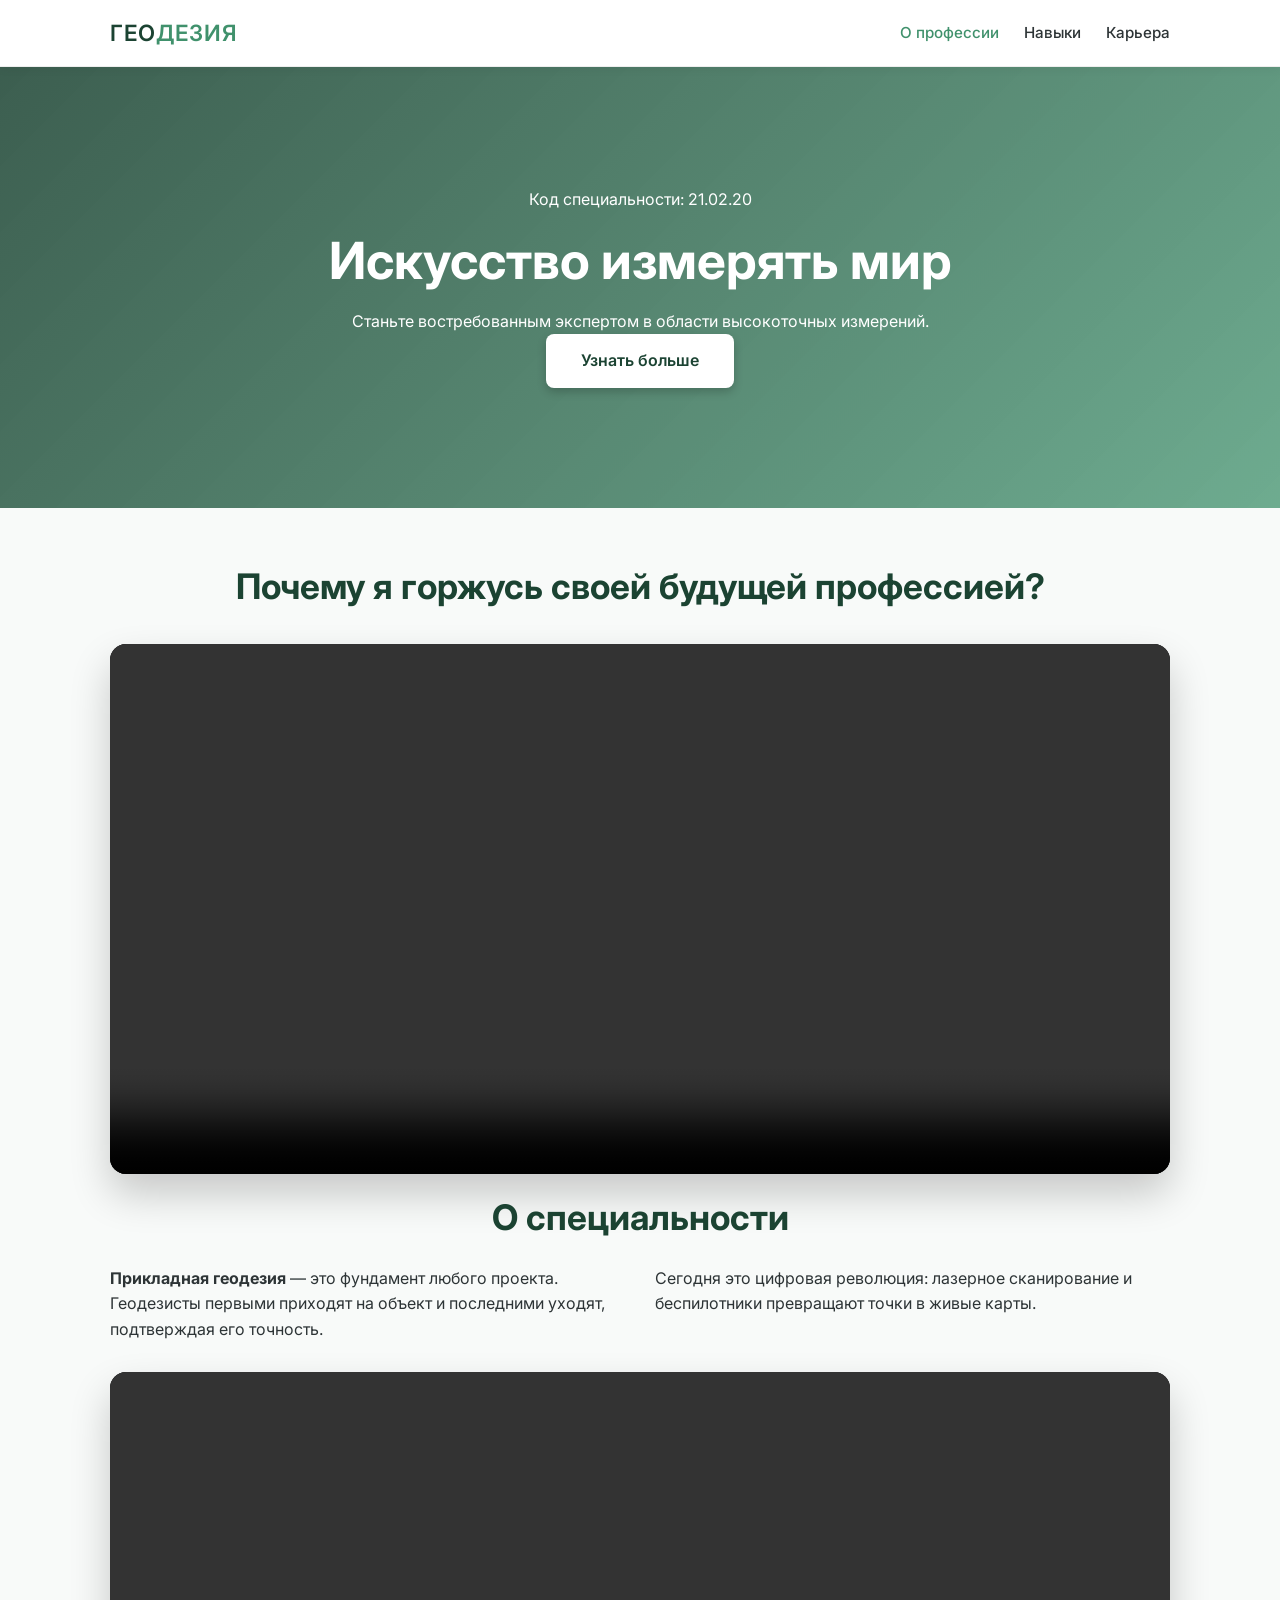
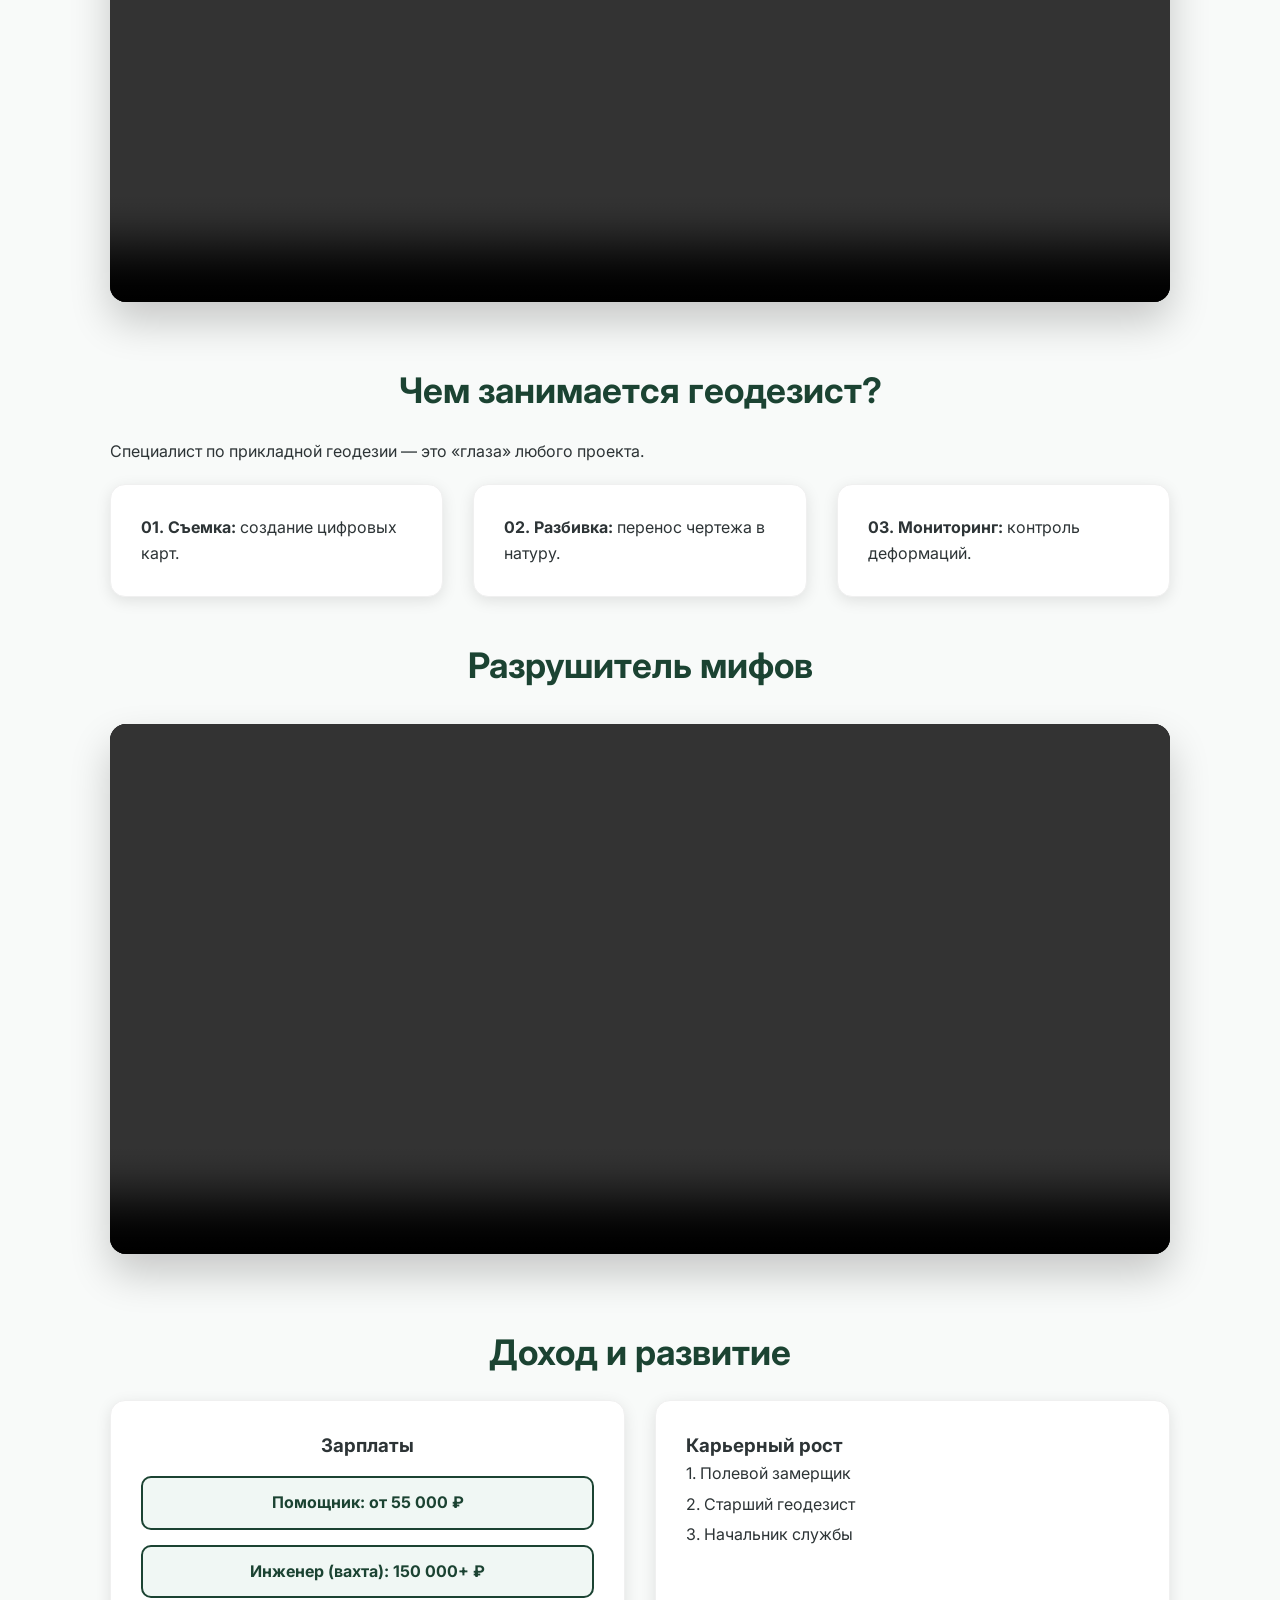
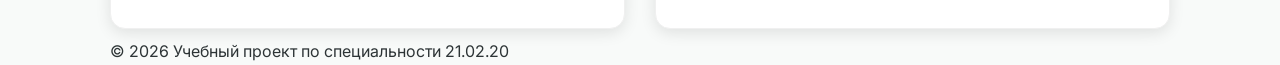
==== commit 0068be50: "Add files via upload" ====
--- a/index.html
+++ b/index.html
@@ -7,9 +7,9 @@
     <link rel="stylesheet" href="style.css">
     <link href="https://fonts.googleapis.com/css2?family=Inter:wght@300;400;600&display=swap" rel="stylesheet">
     <style>
-        /* Локальные стили для видео и специфических отступов */
+        /* Основные настройки отступов */
         .video-container {
-            margin: 40px auto;
+            margin: 30px auto 0px; /* Нижний отступ убран в 0 */
             width: 100%;
             max-width: 1100px;
             border-radius: 16px;
@@ -23,33 +23,34 @@
             width: 100%;
             height: auto;
             display: block;
-            outline: none;
         }
 
         .section-title {
             text-align: center;
-            margin-top: 50px;
-            margin-bottom: 30px;
+            margin-top: 40px;
+            margin-bottom: 20px;
+        }
+
+        /* МАГИЯ: если заголовок идет СРАЗУ после видео, убираем ему верхний отступ */
+        .video-container + .section-title {
+            margin-top: 15px;
         }
 
         .info-block {
-            margin-bottom: 40px;
+            margin-bottom: 20px; /* Уменьшено с 40 */
         }
 
-        /* Адаптивность для мобильных устройств */
+        .section {
+            padding: 10px 0; /* Уплотнение секций */
+        }
+
+        /* Адаптивность */
         @media (max-width: 768px) {
             .video-container {
-                margin: 20px auto;
-                border-radius: 8px;
+                margin: 20px auto 0;
             }
-            /* На мобильных перестраиваем шаги в колонку */
-            .steps {
-                flex-direction: column !important;
-                align-items: center !important;
-            }
-            .arrow {
-                transform: rotate(90deg);
-                margin: 10px 0;
+            .video-container + .section-title {
+                margin-top: 10px;
             }
         }
     </style>
@@ -70,28 +71,34 @@
         <div class="hero-content">
             <span class="badge">Код специальности: 21.02.20</span>
             <h1>Искусство измерять мир</h1>
-            <p>Станьте востребованным экспертом в области высокоточных измерений и цифрового картографирования.</p>
+            <p>Станьте востребованным экспертом в области высокоточных измерений.</p>
             <a href="#about" class="btn-primary">Узнать больше</a>
         </div>
     </section>
 
     <main class="container" id="about">
         <section class="section">
+            <h2 class="section-title">Почему я горжусь своей будущей профессией?</h2>
+            <div class="video-container">
+                <video controls preload="metadata">
+                    <source src="V3.mp4" type="video/mp4">
+                    Ваш браузер не поддерживает видео.
+                </video>
+            </div>
+
             <h2 class="section-title">О специальности</h2>
-            
             <div class="grid-text">
                 <div class="text-block">
-                    <p><b>Прикладная геодезия</b> — это не просто работа с приборами. Это фундамент любого масштабного проекта. Геодезисты первыми приходят на заросшее поле, где должен появиться завод, и последними уходят с готового объекта, подтверждая его точность.</p>
+                    <p><b>Прикладная геодезия</b> — это фундамент любого проекта. Геодезисты первыми приходят на объект и последними уходят, подтверждая его точность.</p>
                 </div>
                 <div class="text-block">
-                    <p>Сегодня профессия переживает цифровую революцию: мы используем лазерное 3D-сканирование, беспилотники и спутниковые системы навигации, превращая облака точек в живые карты.</p>
+                    <p>Сегодня это цифровая революция: лазерное сканирование и беспилотники превращают точки в живые карты.</p>
                 </div>
             </div>
 
             <div class="video-container">
                 <video controls preload="metadata">
                     <source src="V2.mp4" type="video/mp4">
-                    Ваш браузер не поддерживает видео.
                 </video>
             </div>
         </section>
@@ -99,54 +106,19 @@
         <section class="section">
             <h2 class="section-title">Чем занимается геодезист?</h2>
             <div class="info-block">
-                <p>Специалист по прикладной геодезии — это «глаза» любого строительного или промышленного проекта. Он переносит бумажные чертежи на реальную местность и следит за тем, чтобы каждый элемент конструкции находился точно на своем месте.</p>
+                <p>Специалист по прикладной геодезии — это «глаза» любого проекта.</p>
                 
-                <div class="career-grid" style="margin-top: 30px;">
-                    <div class="career-item">
-                        <span class="number" style="color: var(--accent); font-weight: 600;">01</span>
-                        <p><b>Съемка местности:</b> создание подробных цифровых карт и планов территории перед началом любых работ.</p>
-                    </div>
-                    <div class="career-item">
-                        <span class="number" style="color: var(--accent); font-weight: 600;">02</span>
-                        <p><b>Разбивочные работы:</b> точное определение координат фундамента, стен и опор на земле.</p>
-                    </div>
-                    <div class="career-item">
-                        <span class="number" style="color: var(--accent); font-weight: 600;">03</span>
-                        <p><b>Мониторинг:</b> проверка объектов на наличие деформаций, наклонов или просадок.</p>
-                    </div>
+                <div class="career-grid" style="margin-top: 20px;">
+                    <div class="career-item"><b>01. Съемка:</b> создание цифровых карт.</div>
+                    <div class="career-item"><b>02. Разбивка:</b> перенос чертежа в натуру.</div>
+                    <div class="career-item"><b>03. Мониторинг:</b> контроль деформаций.</div>
                 </div>
 
-                <h2 class="section-title" style="margin-top: 60px;">Разрушитель мифов</h2>
-                
+                <h2 class="section-title">Разрушитель мифов</h2>
                 <div class="video-container">
                     <video controls preload="metadata">
                         <source src="V1.mp4" type="video/mp4">
-                        Ваш браузер не поддерживает видео.
                     </video>
-                </div>
-            </div>
-        </section>
-
-        <section class="section" style="padding-top: 0;">
-            <div class="career-grid">
-                <div class="career-item">
-                    <h3>Где работать?</h3>
-                    <ul class="styled-list">
-                        <li><b>Строительство:</b> жилые комплексы и стадионы.</li>
-                        <li><b>Дорожные службы:</b> трассы и развязки.</li>
-                        <li><b>Горное дело:</b> карьеры и шахты.</li>
-                        <li><b>Госсектор:</b> Росреестр и кадастр.</li>
-                    </ul>
-                </div>
-
-                <div class="career-item highlight">
-                    <h3>Ключевые навыки</h3>
-                    <ul class="styled-list">
-                        <li>Владение тахеометром и GNSS.</li>
-                        <li>Работа в AutoCAD, Civil 3D, Credo.</li>
-                        <li>Математический склад ума.</li>
-                        <li>Внимательность и ответственность.</li>
-                    </ul>
                 </div>
             </div>
         </section>
@@ -157,18 +129,15 @@
                 <div class="career-item" style="text-align: center;">
                     <h3>Зарплаты</h3>
                     <div class="salary-badge">Помощник: от 55 000 ₽</div>
-                    <div class="salary-badge">Техник: до 120 000 ₽</div>
                     <div class="salary-badge">Инженер (вахта): 150 000+ ₽</div>
                 </div>
                 
                 <div class="career-item">
                     <h3>Карьерный рост</h3>
-                    <div class="growth-path" style="margin-top: 0;">
-                        <div class="steps" style="display: flex; flex-direction: column; align-items: flex-start; gap: 10px;">
-                            <div class="step">1. Полевой замерщик</div>
-                            <div class="step">2. Старший геодезист</div>
-                            <div class="step">3. Начальник службы</div>
-                        </div>
+                    <div class="steps" style="display: flex; flex-direction: column; gap: 5px;">
+                        <div class="step">1. Полевой замерщик</div>
+                        <div class="step">2. Старший геодезист</div>
+                        <div class="step">3. Начальник службы</div>
                     </div>
                 </div>
             </div>
--- a/style.css
+++ b/style.css
@@ -195,48 +195,117 @@
     border: 4px solid var(--white);
     box-shadow: 0 0 0 2px var(--accent);
 }
-
-/* --- 7. АДАПТИВНОСТЬ (МОБИЛЬНЫЕ) --- */
+/* --- 7. ПОЛНАЯ АДАПТИВНОСТЬ (Smartphones & Tablets) --- */
+
 @media (max-width: 768px) {
+    /* Навигация */
     nav {
         flex-direction: column;
+        text-align: center;
         gap: 15px;
     }
 
     nav ul {
-        gap: 15px;
+        gap: 10px;
         flex-wrap: wrap;
         justify-content: center;
-    }
-
-    .hero { padding: 60px 20px; }
+        background: #f1f3f2; /* Легкая подложка для меню на мобилках */
+        padding: 10px;
+        border-radius: 10px;
+        width: 100%;
+    }
+
+    nav a {
+        padding: 8px 12px;
+        display: inline-block;
+        font-size: 0.9rem;
+    }
+
+    /* Hero секция */
+    .hero {
+        padding: 50px 15px;
+    }
     
-    .hero h1 { font-size: 2rem; }
-
-    .section { padding: 40px 0; }
-
-    .section-title { font-size: 1.7rem; }
-
-    .grid-text, .career-grid, .skills-grid, .career-detail-grid {
-        grid-template-columns: 1fr !important; /* Форсируем одну колонку */
-    }
-
+    .hero h1 {
+        font-size: 1.8rem; /* Оптимально для iPhone SE/Mini */
+        letter-spacing: 0;
+    }
+
+    .hero p {
+        font-size: 1rem;
+    }
+
+    /* Секции */
+    .section {
+        padding: 40px 0;
+    }
+
+    .section-title {
+        font-size: 1.5rem;
+        margin-bottom: 25px;
+    }
+
+    /* Сетки: жестко в одну колонку */
+    .grid-text, 
+    .career-grid, 
+    .skills-grid, 
+    .career-detail-grid {
+        grid-template-columns: 1fr !important;
+        gap: 15px;
+    }
+
+    /* Карточки */
+    .skill-card, .career-item, .career-card {
+        padding: 20px;
+    }
+
+    /* Вертикальная лестница на Карьере */
     .steps-vertical {
-        padding-left: 25px;
-        margin-left: 10px;
-    }
-
-    .step-v::before { left: -33px; }
-
-    .btn-primary { width: 100%; text-align: center; }
-}
-
-/* Футер */
-footer {
-    padding: 40px 0;
-    background: #f1f3f2;
-    text-align: center;
-    color: var(--text-muted);
-    font-size: 0.9rem;
-    border-top: 1px solid #e0e0e0;
+        padding-left: 20px;
+        margin-left: 15px;
+    }
+
+    .step-v {
+        margin-bottom: 30px;
+    }
+
+    .step-v::before {
+        left: -28px;
+        width: 14px;
+        height: 14px;
+    }
+
+    /* Кнопки и плашки */
+    .btn-primary {
+        width: 100%;
+        padding: 16px;
+        box-sizing: border-box;
+    }
+
+    .salary-badge {
+        font-size: 0.9rem;
+        padding: 10px;
+    }
+
+    /* Видео контейнер */
+    .video-container {
+        margin: 20px 0;
+        border-radius: 10px;
+    }
+}
+
+/* Дополнительная правка для сверхмалых экранов (до 380px) */
+@media (max-width: 380px) {
+    .logo {
+        font-size: 1.1rem;
+    }
+    
+    nav a {
+        font-size: 0.8rem;
+        padding: 5px;
+    }
+
+    .section-title {
+        font-size: 1.3rem;
+    }
 }
